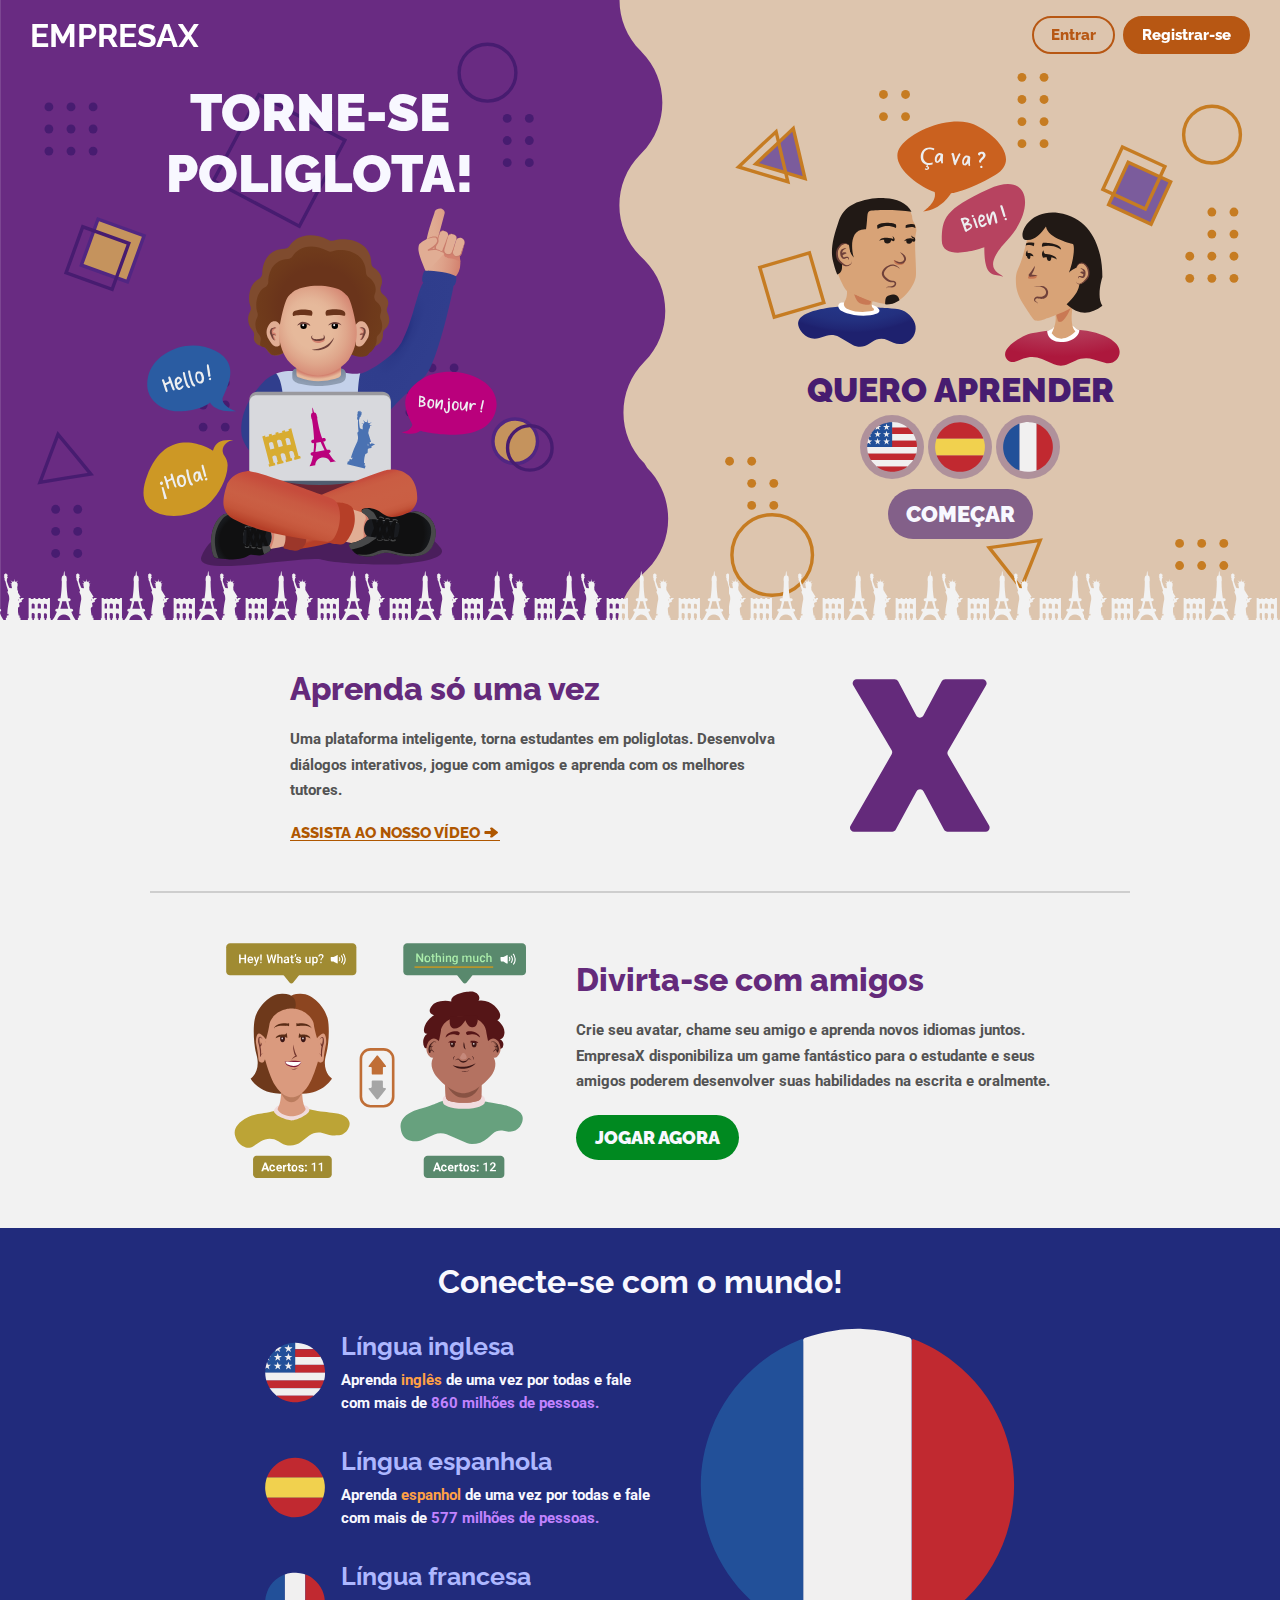
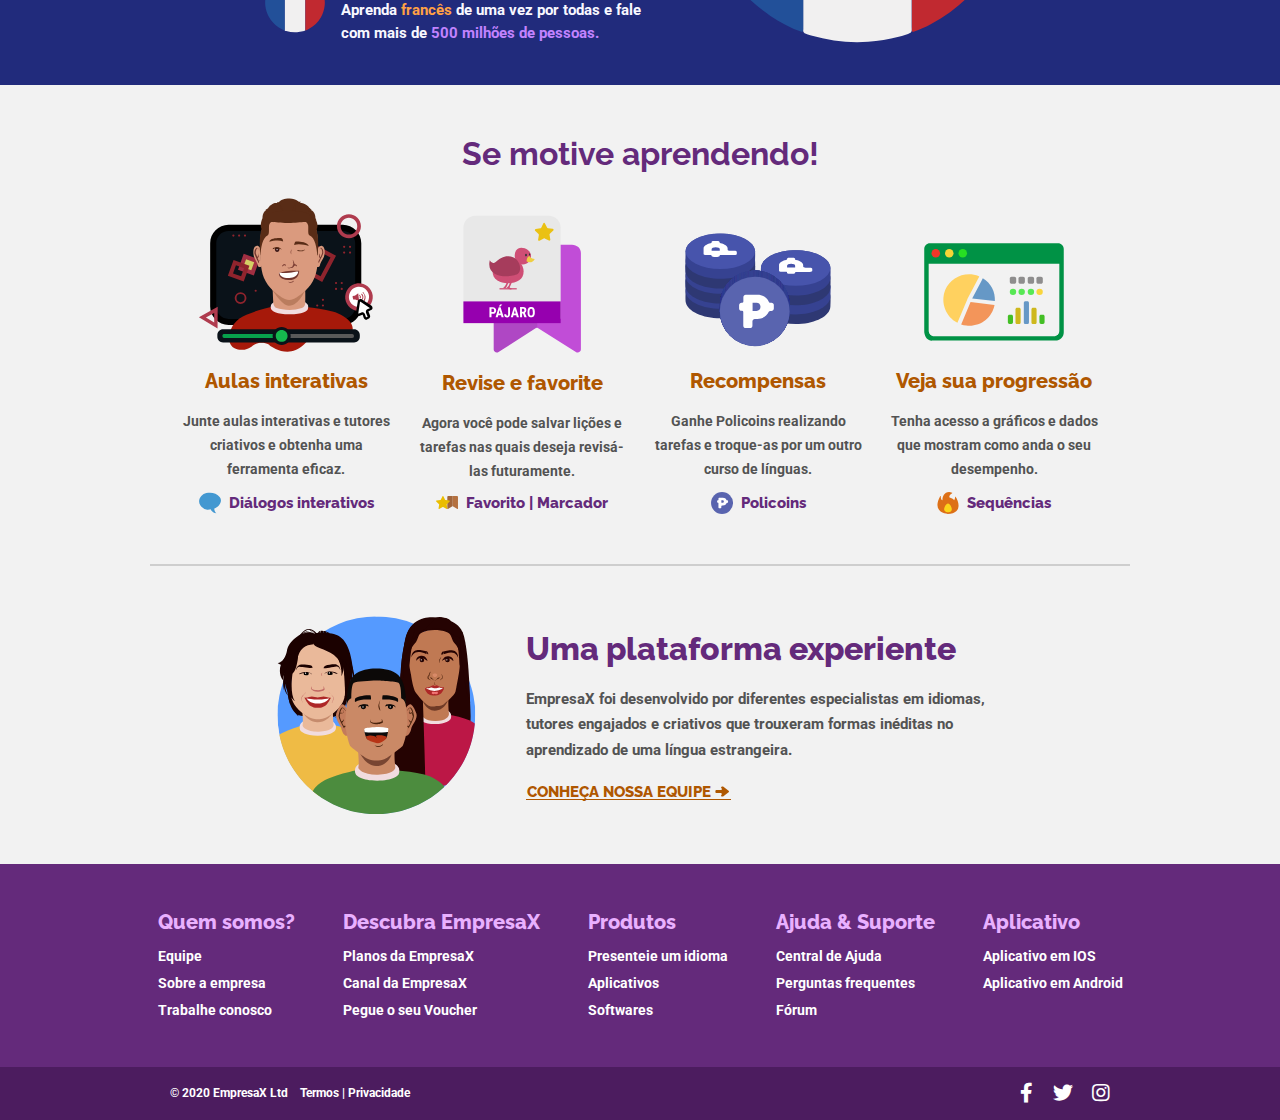
==== index.html @ b8633267 "Cobaye" ====
<!DOCTYPE html>
<html lang="en">
<head>
    <meta charset="UTF-8">
    <title>Document</title>
    
    <link rel="stylesheet" href="nav-bar.css">
    <link rel="stylesheet" href="nav-bar-mediaqueries.css">
    <link rel="stylesheet" href="container-background.css">
    <link rel="stylesheet" href="container-banner.css">
    <link rel="stylesheet" href="container-mediaqueries.css">
    <link rel="stylesheet" href="paises.css">
    <link rel="stylesheet" href="videoempresa.css">
    <link rel="stylesheet" href="videoempresa-mediaqueries.css">
    <link rel="stylesheet" href="infos.css">
    <link rel="stylesheet" href="infos-mediaqueries.css">
    <link rel="stylesheet" href="infos2.css">
    <link rel="stylesheet" href="infos2-mediaqueries.css">
    <link rel="stylesheet" href="info-especializada.css">
    <link rel="stylesheet" href="info-especializada-mediaqueries.css">
    <link rel="stylesheet" href="footer.css">
    <link rel="stylesheet" href="footer-mediaqueries.css">
    <link rel="stylesheet" href="worldlang.css">
    
    <meta name="viewport" content="width=device-width, initial-scale=1">
    
    <!-- Font Awesome -->
    
    <link rel="stylesheet" href="font-awesome/css/all.min.css">
    
    <!-- Google Fonts -->
    
    <link href="https://fonts.googleapis.com/css2?family=Raleway:wght@800;900&display=swap" rel="stylesheet">
    <link href="https://fonts.googleapis.com/css2?family=Roboto:wght@300&display=swap" rel="stylesheet">
    
</head>
<body>

    <nav class="nav-bar-big">
        <nav class="nav-bar">
           <nav class="nav-bar-center">
                <h1>EMPRESAX</h1>
                
                <div class="xis">
                    <div class="menu-bar"></div>
                    <div class="menu-bar"></div>
                </div>
                
                <div class="menu">
                    <div class="menu-bar"></div>
                    <div class="menu-bar"></div>
                    <div class="menu-bar"></div>
                </div>
                
                <div class="buttoms">
                    <a href="login.html"><button class="login">Entrar</button></a>
                    <a href="register.html"><button class="register">Registrar-se</button></a>
                </div>
           </nav>
           
           <div class="nav-bar-info">
                <div class="nav-bar-info-center">
                    <a href="login.html">
                        <h1>Entrar</h1>
                    </a>
                    <a href="register.html">
                        <h1>Registrar-se</h1>
                    </a>
                </div>
           </div>
           
        </nav>
    </nav>
    
    <div class="container">
        <div class="background">
            <div class="bottom1">
                <img class="fig1" src="objetos/bolinhas_dois.svg" alt="">
            </div>
            <div class="bottom2">
                <img class="fig2" src="objetos/quadrado_um.svg" alt="">
            </div>
            <div class="bottom3">
                <img class="fig3" src="objetos/quadrado_dois.svg" alt="">
            </div>
            <div class="bottom4">
                <img class="fig4" src="objetos/figura_um.svg" alt="">
            </div>
            <div class="bottom5">
                <img class="fig5" src="objetos/figura_dois.svg" alt="">
            </div>      
            <div class="bottom6">
                <img class="fig6" src="objetos/bola_dois.svg" alt="">
            </div>
            <div class="bottom7">
                <img class="fig7" src="objetos/bolinhas_dois.svg" alt="">
            </div>
            <div class="bottom8">
                <img class="fig8" src="objetos/bolinhas_um.svg" alt="">
            </div>
            <div class="bottom10">
                <img class="fig10" src="objetos/triangulo_tres.svg" alt="">
            </div>            
            <div class="bottom11">
                <img class="fig11" src="objetos/bolinhas_cinco.svg" alt="">
            </div>
            <div class="bottom12">
                <img class="fig12" src="objetos/bolinhas_quatro.svg" alt="">
            </div>
            <div class="bottom13">
                <img class="fig13" src="objetos/bolinhas_sete.svg" alt="">
            </div>
            <div class="bottom14">
                <img class="fig14" src="objetos/bolinhas_seis.svg" alt="">
            </div>
            <div class="bottom15">
                <img class="fig15" src="objetos/bolinhas_oito.svg" alt="">
            </div>
            <div class="bottom16">
                <img class="fig16" src="objetos/bola_quatro.svg" alt="">
            </div>
            <div class="bottom17">
                <img class="fig17" src="objetos/bola_tres.svg" alt="">
            </div>
            <div class="bottom18">
                <img class="fig18" src="objetos/quadrado_quatro.svg" alt="">
            </div>
            <div class="bottom19">
                <img class="fig19" src="objetos/triangulo_um.svg" alt="">
            </div>
            <div class="bottom20">
                <img class="fig20" src="objetos/quadrado_tres.svg" alt="">
            </div>

            <!-- BORDAS -->

            <div class="bordas">
                <img class="bordas-img" src="objetos/bordas.svg" alt="">
            </div>

            <!-- BORDAS -->

        </div>

        <!-- ******************* BANNER ******************* -->

        <div class="banner">
                <nav class="nav-intercept"></nav>
                <div class="banner-center-info">
                    <div class="banner-info">
                        <div class="banner-text-info">
                            <h1>TORNE-SE POLIGLOTA!</h1>
                        </div>
                        <div class="banner-image-info">
                            <img class="garoto" src="objetos/garoto-banner.svg" alt="">
                        </div>
                    </div>
                </div>
                <div class="bordarodape">

                </div>
                <div class="banner-center-lang">
                    <div class="banner-lang">
                       <div class="banner-image-lang">
                            <img class="conversa" src="objetos/conversa.svg" alt="">
                        </div>
                        <div class="banner-lang-text">
                            <h1>QUERO APRENDER</h1>
                        </div>
                        <div class="paises">
                            <div class="paises-center">
                                <div class="ingles">
                                    <img src="objetos/ingles.svg" alt="">
                                </div>
                                <div class="espanhol">
                                    <img src="objetos/espanhol.svg" alt="">
                                </div>
                                <div class="frances">
                                    <img src="objetos/frances.svg" alt="">
                                </div>
                            </div>
                        </div>
                        <a class="linguaselecionada" href="#">
                            <button class="button">
                                COMEÇAR
                            </button>
                        </a> 

                    </div>
                </div>
                <footer></footer>
            </div>
        </div>

    <div class="videoempresa">
        <div class="empresa-center">
            <div class="empresa">

                <div class="empresa-text">
                    <h1>Aprenda só uma vez</h1>
                    <h3>Uma plataforma inteligente, torna estudantes em poliglotas. Desenvolva diálogos interativos, jogue com amigos e aprenda com os melhores tutores.</h3>
                    <a href="#">assista ao nosso vídeo <img src="objetos/seta.svg" alt=""></a>
                </div>
                
                <div class="empresa-img">
                    <img src="objetos/empresax.svg" alt="">
                </div>
                
            </div>
        </div>
    </div>
   
    <!-- BORDAS -->
    
    <div class="back-borda">
        <div class="borda-article"></div> 
    </div>
    
    <!-- BORDAS --> 
   
    <div class="infos">
        <div class="game-center">
            <div class="game">
                <div class="game-img">
                    <img src="objetos/game.svg" alt="">
                </div>
                <div class="game-text">
                    <h1>Divirta-se com amigos</h1>
                    <h3>Crie seu avatar, chame seu amigo e aprenda novos idiomas juntos. EmpresaX disponibiliza um game fantástico para o estudante e seus amigos poderem desenvolver suas habilidades na escrita e oralmente.</h3>
                    <button>jogar agora</button>
                </div>
            </div>
        </div>
    </div>

    <!-- BORDAS -->
    
    <div class="worldlang">
        <div class="worldlang-center">
            <div class="worldlang-text-center">
                <h1>Conecte-se com o mundo!</h1>
            </div>
            <div class="worldlang-info">
                <div class="languages">
                    <div class="lang">
                        <img src="objetos/ingles.svg" alt="">
                        <div class="lang-text">
                            <h1>Língua inglesa</h1>
                            <h3>Aprenda <span class="ling">inglês</span> de uma vez por todas e fale com mais de <span class="number">860 milhões de pessoas.</span></h3>
                        </div>
                    </div>
                    <div class="lang">
                        <img src="objetos/espanhol.svg" alt="">
                        <div class="lang-text">
                            <h1>Língua espanhola</h1>
                            <h3>Aprenda <span class="ling">espanhol</span> de uma vez por todas e fale com mais de <span class="number">577 milhões de pessoas.</span></h3>
                        </div>
                    </div>
                    <div class="lang">
                        <img src="objetos/frances.svg" alt="">
                        <div class="lang-text">
                            <h1>Língua francesa</h1>
                            <h3>Aprenda <span class="ling">francês</span> de uma vez por todas e fale com mais de <span class="number">500 milhões de pessoas.</span></h3>
                        </div>
                    </div>
                </div>
                <div class="world-image">
                    <img src="objetos/frances.svg" alt="">
                </div>
            </div>
        </div> 
    </div>
    
    <!-- BORDAS --> 
   
    <div class="infos2">
        
       <div class="fouritems-center">
          
           <div class="fouritems-text">
               <h1>Se motive aprendendo!</h1>
           </div>
           
           <article class="fouritems">
               
                <div class="interativo">
                   <div class="interativo-img">
                       <img src="objetos/fouritems-interativo.svg" alt="">
                   </div>                    
                    <div class="interativo-text">
                        <h1>Aulas interativas</h1>
                        <h3>Junte aulas interativas e tutores criativos e obtenha uma ferramenta eficaz.</h3>
                        <h4><img src="objetos/dialogo.svg" alt=""> &nbsp; Diálogos interativos</h4>
                    </div>
                </div>
               
                <div class="favorito">
                    <div class="favorito-img">
                        <img src="objetos/fouritems-favorito.svg" alt="">
                    </div>                    
                    <div class="favorito-text">
                        <h1>Revise e favorite</h1>
                        <h3>Agora você pode salvar lições e tarefas nas quais deseja revisá-las futuramente.</h3>
                        <h4><img src="objetos/marcador.svg" alt=""> &nbsp; Favorito | Marcador</h4>
                    </div>
                </div>
               
                <div class="policoins">
                   <div class="policoins-img">
                       <img src="objetos/fouritems-policoins.svg" alt="">
                   </div>                    
                    <div class="policoins-text">
                        <h1>Recompensas</h1>
                        <h3>Ganhe Policoins realizando tarefas e troque-as por um outro curso de línguas.</h3>
                        <h4><img src="objetos/policoin.svg" alt=""> &nbsp; Policoins</h4>
                    </div>
                </div>
               
                <div class="grafico">
                    <div class="grafico-img">
                        <img src="objetos/fouritems-grafico.svg" alt="">
                    </div>
                    <div class="grafico-text">
                        <h1>Veja sua progressão</h1>
                        <h3>Tenha acesso a gráficos e dados que mostram como anda o seu desempenho.</h3>
                        <h4><img src="objetos/sequencia.svg" alt=""> &nbsp; Sequências</h4>
                    </div>
                </div>
                
            </article>
       </div>
    </div>
    
    <!-- BORDAS -->
    
    <div class="back-borda">
        <div class="borda-article"></div> 
    </div>
    
    <!-- BORDAS -->  
    
    <div class="info-especializada">
        <div class="especializada-center">
            <div class="especializada">
                <div class="especializada-img">
                    <img src="objetos/equipe.svg" alt="">
                </div>
                <div class="especializada-text">
                    <h1>Uma plataforma experiente</h1>
                    <h3>EmpresaX foi desenvolvido por diferentes especialistas em idiomas, tutores engajados e criativos que trouxeram formas inéditas no aprendizado de uma língua estrangeira.</h3>
                    <a href="equipe.html">conheça nossa equipe <img src="objetos/seta.svg" alt=""></a>
                </div>
            </div>
        </div>
    </div>
    
    <div class="footer-center">
       
        <footer class="footer">        
            
            <div class="blockall1">
                
                <div class="block1">
                    <h1>Quem somos?</h1>
                    <h2><a href="">Equipe</a></h2>
                    <h2><a href="">Sobre a empresa</a></h2>
                    <h2><a href="">Trabalhe conosco</a></h2>
                </div>

                <div class="block2">
                    <h1>Descubra EmpresaX</h1>
                    <h2><a href="">Planos da EmpresaX</a></h2>
                    <h2><a href="">Canal da EmpresaX</a></h2>
                    <h2><a href="">Pegue o seu Voucher</a></h2>
                </div>
                
            </div>
                
            <div class="blockall2">
                
                <div class="block3">
                    <h1>Produtos</h1>
                    <h2><a href="">Presenteie um idioma</a></h2>
                    <h2><a href="">Aplicativos</a></h2>
                    <h2><a href="">Softwares</a></h2>
                </div>

                <div class="block4">
                    <h1>Ajuda & Suporte</h1>
                    <h2><a href="">Central de Ajuda</a></h2>
                    <h2><a href="">Perguntas frequentes</a></h2>
                    <h2><a href="">Fórum</a></h2>
                </div>
                
            </div>
                
            <div class="blockall3">
                
                <div class="block5">
                    <h1>Aplicativo</h1>
                    <h2><a href="">Aplicativo em IOS</a></h2>
                    <h2><a href="">Aplicativo em Android</a></h2>
                </div>
                
            </div>
            
        </footer> 
        
    </div>
     
    <div class="borda-footer">
        <div class="borda-footer-center">
            <div class="borda-text">
                <h1>© 2020 EmpresaX Ltd</h1>
                <h1>Termos | Privacidade</h1>
            </div>
            <div class="borda-medias">
                <ul>
                    <li><a href="" class="fab fa-facebook-f"></a></li>
                    <li><a href="" class="fab fa-twitter"></a></li>
                    <li><a href="" class="fab fa-instagram"></a></li>
                </ul>
            </div>
        </div>
    </div>
    
    <!-- JAVASCRIPT -->
    
    <script src="script.js"></script>
    <script src="nav-menu.js"></script>
    <script src="nav-intersection-observer.js"></script>
    <script src="nav-big-intersection-observer.js"></script>
</body>
</html>
---- nav-bar.css ----
@charset "UTF-8";
/* DECLARAÇÃO DE VARIÁVEIS */
:root {
  --nav-bar-color: #d7c5af;
  --menu-bar-color: #642a7b;
  --nav-bar-shadow: ;
  --info-display: none;
  --info-flex: none;
  --menu: block;
  --xis: none;
  --nav-bar-background-big: transparent;
  --nav-bar-color-big: white;
  --nav-bar-shadow-big: ;
  --buttom-color: white;
  --buttom-background: #b75713;
  --buttom-background-hover: #d46b21;
  --buttom-background-first: transparent;
  --buttom-color-first: white; }

/* VARIÁVEIS PARA TAMANHO PEQUENO */
.inverse {
  --menu-bar-color: #642a7b;
  --nav-bar-color: #d7c5af;
  --nav-bar-shadow: 0px 5px 7px rgba(0,0,0,0.07); }

.color {
  --menu-bar-color: white;
  --nav-bar-color: #642a7b;
  --nav-bar-shadow: 0px 5px 7px rgba(0,0,0,0.07); }

.display {
  --info-display: block;
  --info-flex: flex;
  --page-overflow: hidden;
  --menu: none;
  --xis: block; }

/* VARIÁVEIS PARA TAMANHO GRANDE */
.inverseBig {
  --nav-bar-background-big: #642a7b;
  --nav-bar-color-big: white;
  --nav-bar-shadow: 0px 5px 7px rgba(0,0,0,0.07); }

.inverseButtom {
  --buttom-background: white;
  --buttom-color: #642a7b;
  --buttom-background-hover: white;
  --buttom-background-inverse: rgba(255, 255, 255, 0.1);
  --buttom-color-inverse: #883fa5; }

/* TAMANHO GRANDE */
.login, .register {
  font-family: 'Raleway', sans-serif;
  font-weight: 800;
  border-radius: 25px;
  padding: 8px 17px;
  font-size: 15px;
  cursor: pointer; }

.login {
  background: var(--buttom-background-first);
  color: var(--buttom-background);
  border: 2px solid var(--buttom-background);
  margin: 0 4px;
  transition: color 0.25s ease, border 0.25s ease, background 0.25s ease; }

.login:hover {
  color: var(--buttom-background-hover);
  border: 2px solid var(--buttom-background-hover);
  background: var(--buttom-background-inverse); }

.register {
  background: var(--buttom-background);
  color: var(--buttom-color);
  border: 2px solid var(--buttom-background);
  transition: background 0.25s ease, border 0.25s ease, color 0.25s ease; }

.register:hover {
  background: var(--buttom-background-hover);
  border: 2px solid var(--buttom-background-hover);
  color: var(--buttom-color-inverse, white); }

.nav-bar {
  width: 100%;
  position: fixed;
  z-index: 1000; }

.nav-bar-center {
  color: var(--nav-bar-color-big);
  background: var(--nav-bar-background-big);
  box-shadow: var(--nav-bar-shadow);
  height: 70px;
  width: 100%;
  box-sizing: border-box;
  padding: 30px;
  font-family: 'Raleway', sans-serif;
  transition: .25s ease background, .25s ease color;
  display: flex;
  justify-content: space-between;
  align-items: center; }

.nav-bar-info-center {
  display: none; }

/*# sourceMappingURL=nav-bar.css.map */
---- nav-bar-mediaqueries.css ----
@charset "UTF-8";
@media only screen and (max-width: 700px) {
  /* PARTE DO MENU PARA TELAS PEQUENAS */
  body {
    overflow: var(--page-overflow); }

  .buttoms {
    display: none; }

  .colorDisplay {
    --menu-bar-color: white;
    --nav-bar-color: #642a7b;
    --nav-bar-shadow: 0px 5px 7px rgba(0,0,0,0.07); }

  .menu .menu-bar {
    background: white;
    width: 30px;
    height: 4px;
    border-radius: 60px;
    transition: .25s ease background; }

  .menu .menu-bar:nth-child(2) {
    margin: 4px 0; }

  .menu {
    display: none;
    cursor: pointer; }

  /* PARTE PARA LOGIN */
  .nav-bar-info {
    display: none;
    height: calc(100vh - 70px);
    width: 100%;
    background: #3e184d; }

  .nav-bar-center {
    background: var(--nav-bar-color);
    box-shadow: var(--nav-bar-shadow);
    color: var(--menu-bar-color); }

  .menu .menu-bar {
    background: var(--menu-bar-color); }

  /* PARTE PARA INFO */
  .nav-bar-info {
    display: var(--info-flex);
    flex-direction: column;
    justify-content: space-around;
    align-items: center;
    font-family: 'Raleway', sans-serif;
    transition: .25s ease background; }

  .nav-bar-info a {
    border-radius: 50px;
    padding: 8px 17px;
    border: 4px solid white;
    text-decoration: none;
    font-size: 25px;
    color: white; }

  .nav-bar-info-center {
    display: var(--info-flex);
    flex-direction: column;
    justify-content: space-between;
    align-items: center;
    text-align: center;
    height: 130px; }

  .menu {
    display: var(--menu); }

  /* BOTÃO DE XIS */
  .xis {
    margin-top: 4px;
    display: var(--xis);
    cursor: pointer; }

  .xis .menu-bar {
    background: white;
    width: 30px;
    height: 4px;
    border-radius: 60px; }

  .xis .menu-bar:nth-child(2) {
    margin-left: 4px; }

  .xis .menu-bar:nth-child(1) {
    transform: rotate(45deg); }

  .xis .menu-bar:nth-child(2) {
    transform: rotate(-45deg) translateY(-6px); } }

/*# sourceMappingURL=nav-bar-mediaqueries.css.map */
---- container-background.css ----
* {
    margin: 0;
    padding: 0;
}

.container {
    height: 100%;
}

.background {
    background-image: url(objetos/wallpaper.svg);
    background-position: center;
    background-repeat: no-repeat;
    background-size: cover;
    height: 620px;
    width: 100%;
    display: -ms-grid;
    display: grid;
    overflow: hidden;
    -ms-grid-columns: (12%)[4] 4% (12%)[4];
    grid-template-columns: repeat(4, 12%) 4% repeat(4, 12%);
    -ms-grid-rows: 20px (25%)[4];
    grid-template-rows: 20px repeat(4, 150px);
        grid-template-areas:
        "d  d  d  d  bordas e   e   e   e"
        "b1 b2 b2 b5 bordas b10 b11 b12 b16"
        "b3 b3 b  b5 bordas b20 a   a   b18"
        "b4 b8 b7 b6 bordas b13 a   a   b14"
        "b4 b9 b9 b6 bordas b17 c   b19 b15"
    ;
    position: absolute;
    z-index: 0;
}

.bordas {
    -ms-grid-row: 1;
    -ms-grid-row-span: 5;
    -ms-grid-column: 5;
    grid-area: bordas;
}

.bordas img {
    width: 90px;
    display: block;
    position: absolute;
    left: calc(50% - 45px);
}

.bottom1 {
    grid-area: b1;
}

.bottom2 {
    grid-area: b2;
}

.bottom3 {
    grid-area: b3;
}

.bottom4 {
    grid-area: b4;
}

.bottom5 {
    grid-area: b5;
}

.bottom6 {
    grid-area: b6;
}

.bottom7 {
    grid-area: b7;
}

.bottom8 {
    grid-area: b8;
}

.bottom9 {
    grid-area: b9;
}

.bottom10 {
    grid-area: b10;
}

.bottom11 {
    grid-area: b11;
}

.bottom12 {
    grid-area: b12;
}

.bottom13 {
    grid-area: b13;
}

.bottom14 {
    grid-area: b14;
}

.bottom15 {
    grid-area: b15;
}

.bottom16 {
    grid-area: b16;
}

.bottom17 {
    grid-area: b17;
}

.bottom18 {
    grid-area: b18;
}

.bottom19 {
    grid-area: b19;
}

.bottom20 {
    grid-area: b20;
}

.fig1,
.fig2, 
.fig3, 
.fig4, 
.fig5, 
.fig6, 
.fig7, 
.fig8,
.fig10,
.fig11,
.fig12, 
.fig13, 
.fig14, 
.fig15, 
.fig16, 
.fig17, 
.fig18,
.fig19,
.fig20{
    width: 170px;
}

.fig1 {
    position: absolute;
    -webkit-transform: translateY(24px) translateX(-14px);
        -ms-transform: translateY(24px) translateX(-14px);
            transform: translateY(24px) translateX(-14px);
}

.fig2 {
    position: absolute;
    -webkit-transform: translateY(55px) translateX(40px);
        -ms-transform: translateY(55px) translateX(40px);
            transform: translateY(55px) translateX(40px);
}

.fig3 {
    position: absolute;
    -webkit-transform: translateY(0px) translateX(20px);
        -ms-transform: translateY(0px) translateX(20px);
            transform: translateY(0px) translateX(20px);
}

.fig4 {
    -webkit-transform: translateY(90px) translateX(-19px);
        -ms-transform: translateY(90px) translateX(-19px);
            transform: translateY(90px) translateX(-19px);
}

.fig5 {
    position: absolute;
    -webkit-transform: translateY(0px) translateX(-50px);
        -ms-transform: translateY(0px) translateX(-50px);
            transform: translateY(0px) translateX(-50px);
}

.fig6 {
    position: absolute;
    -webkit-transform: translateY(40px) translateX(-25px);
        -ms-transform: translateY(40px) translateX(-25px);
            transform: translateY(40px) translateX(-25px);
}

.fig7 {
    position: absolute;
    -webkit-transform: translateY(-15px) translateX(40px);
        -ms-transform: translateY(-15px) translateX(40px);
            transform: translateY(-15px) translateX(40px);
}

.fig8 {
    position: absolute;
    -webkit-transform: translateY(0px) translateX(-25px);
        -ms-transform: translateY(0px) translateX(-25px);
            transform: translateY(0px) translateX(-25px);
}

.fig11 {
    position: absolute;
    -webkit-transform: translateY(0px) translateX(-10px);
        -ms-transform: translateY(0px) translateX(-10px);
            transform: translateY(0px) translateX(-10px);
}

.fig12 {
    position: absolute;
    -webkit-transform: translateY(5px) translateX(-25px);
        -ms-transform: translateY(5px) translateX(-25px);
            transform: translateY(5px) translateX(-25px);
}

.fig13 {
    position: absolute;
    -webkit-transform: translateY(79px) translateX(0px);
        -ms-transform: translateY(79px) translateX(0px);
            transform: translateY(79px) translateX(0px);
}

.fig14 {
    position: absolute;
    -webkit-transform: translateY(-160px) translateX(0px);
        -ms-transform: translateY(-160px) translateX(0px);
            transform: translateY(-160px) translateX(0px);
}

.fig15 {
    position: absolute;
    -webkit-transform: translateY(0px) translateX(-10px);
        -ms-transform: translateY(0px) translateX(-10px);
            transform: translateY(0px) translateX(-10px);
}

.fig16 {
    position: absolute;
    -webkit-transform: translateY(30px) translateX(0px);
        -ms-transform: translateY(30px) translateX(0px);
            transform: translateY(30px) translateX(0px);
}

.fig17 {
    position: absolute;
    -webkit-transform: translateY(0px) translateX(20px);
        -ms-transform: translateY(0px) translateX(20px);
            transform: translateY(0px) translateX(20px);
}

.fig18 {
    position: absolute;
    -webkit-transform: translateY(-70px) translateX(-75px);
        -ms-transform: translateY(-70px) translateX(-75px);
            transform: translateY(-70px) translateX(-75px);
}

.fig19 {
    position: absolute;
    -webkit-transform: translateY(10px) translateX(-45px);
        -ms-transform: translateY(10px) translateX(-45px);
            transform: translateY(10px) translateX(-45px);
}

.fig10 {
    position: absolute;
    -webkit-transform: translateY(50px) translateX(20px);
        -ms-transform: translateY(50px) translateX(20px);
            transform: translateY(50px) translateX(20px);
}

.fig20 {
    position: absolute;
    -webkit-transform: translateY(30px) translateX(40px);
        -ms-transform: translateY(30px) translateX(40px);
            transform: translateY(30px) translateX(40px);
}
---- container-banner.css ----
/* BANNERS & LANGUAGES */

.banner-center {
    height: 100%;
    height: auto;
}

.banner {
    height: 620px;
    display: flex;
    flex-wrap: wrap;
    position: relative;
    width: 100%;
    text-align: center;
    font-family: 'Raleway', sans-serif;
    color: ghostwhite;
}

.banner-center-info,
.banner-center-lang {
    width: 50%;
    height: 480px;
}

.banner nav {
    width: 100%;
    height: 90px;
}

.banner footer {
    width: 100%;
    height: 50px;
}

/* BANNER DIREITO */

.banner-center-info {
    /* background: rgba(195, 83, 42, 0.5); */
    display: flex;
    justify-content: center;
    align-items: center;
}

.banner-info {
    /* background: rgba(42, 166, 195, 0.5); */
    font-size: 26px;
    max-width: 500px;
}

.banner-info h1 {
    font-weight: 900;
}

.banner-image-info {
    padding: 0 30px;
}

.banner-image-info img {
    max-width: 360px;
}

/* BANNER ESQUERDO */

.banner-center-lang {
    /* background: rgba(54, 42, 195, 0.5); */ 
    display: flex;
    justify-content: center;
    align-items: center;
}

.banner-lang {
    /* background: rgba(42, 166, 195, 0.5); */
    max-width: 415px;
    width: 100%;
}

.banner-image-lang {
    padding: 0 40px;
}

.banner-image-lang img {
    max-width: 360px;
}

.banner-lang-text {    
    font-size: 17px;
    color: #471c70;
}

.banner-lang-text h1 {
    font-weight: 900;
}

/* PAÍSES */

.paises {
    display: flex;
    justify-content: center;
    align-items: center;
    margin: 5px 0 10px;
}

.paises-center {
    display: flex;
    flex-direction: row;
    justify-content: space-between;
    align-items: center;
    width: 200px;
}

.frances,
.ingles,
.espanhol {
    width: 64px;
    height: 64px;
    background: rgba(71, 28, 112);
    background: rgba(71, 28, 112, 0.3);
    display: flex;
    border-radius: 100%;
    justify-content: center;
    align-content: center;
    cursor: pointer;
}

.frances img,
.ingles img,
.espanhol img {
    width: 50px;
}

/* BOTÃO */

.banner .button {
    background: rgba(71, 28, 112, 0.6);
    color: ghostwhite;
    font-family: 'Raleway', sans-serif;
    border: none;
    border-radius: 25px;
    padding: 12px 18px; 
    font-size: 22px;
    font-weight: 900;
    transition: background 0.5s ease;
}

/* RODAPÉ DOS PAÍSES */

.banner footer {
    /* background: rgba(212, 14, 189, 0.5); */
    background-image: url(objetos/paises.svg);
    background-position: center;
    background-repeat: repeat;  
}
---- container-mediaqueries.css ----
@media only screen and (max-width: 1000px) {
    
    .fig1,
    .fig2, 
    .fig3, 
    .fig4, 
    .fig5, 
    .fig6, 
    .fig7, 
    .fig8,
    .fig10,
    .fig11,
    .fig12, 
    .fig13, 
    .fig14, 
    .fig15, 
    .fig16, 
    .fig17, 
    .fig18,
    .fig19, 
    .fig20 {
        width: 157px;
    }

    .fig1 {
        -webkit-transform: translateX(-28px) translateY(24px);
            -ms-transform: translateX(-28px) translateY(24px);
                transform: translateX(-28px) translateY(24px);
    }

    .fig2 {
        position: absolute;
        -webkit-transform: translateX(30px) translateY(55px);
            -ms-transform: translateX(30px) translateY(55px);
                transform: translateX(30px) translateY(55px);
    }

    .fig4 {
        -webkit-transform: translateX(-28px) translateY(90px);
            -ms-transform: translateX(-28px) translateY(90px);
                transform: translateX(-28px) translateY(90px);
    }

    .fig5 {
        position: absolute;
        -webkit-transform: translateX(-71px);
            -ms-transform: translateX(-71px);
                transform: translateX(-71px);
    }

    .fig6 {
        position: absolute;
        -webkit-transform: translateX(-55px) translateY(55px);
            -ms-transform: translateX(-55px) translateY(55px);
                transform: translateX(-55px) translateY(55px);
    }

    .fig7 {
        position: absolute;
        -webkit-transform: translateX(5px) translateY(-15px);
            -ms-transform: translateX(5px) translateY(-15px);
                transform: translateX(5px) translateY(-15px);
    }

    .fig8 {
        position: absolute;
        -webkit-transform: translateX(-55px) translateY(0px);
            -ms-transform: translateX(-55px) translateY(0px);
                transform: translateX(-55px) translateY(0px);
    }

    .fig11 {
        position: absolute;
        -webkit-transform: translateY(0px) translateX(-10px);
            -ms-transform: translateY(0px) translateX(-10px);
                transform: translateY(0px) translateX(-10px);
    }

    .fig12 {
        position: absolute;
        -webkit-transform: translateY(5px) translateX(-30px);
            -ms-transform: translateY(5px) translateX(-30px);
                transform: translateY(5px) translateX(-30px);
    }

    .fig13 {
        position: absolute;
        -webkit-transform: translateY(79px) translateX(0px);
            -ms-transform: translateY(79px) translateX(0px);
                transform: translateY(79px) translateX(0px);
    }

    .fig14 {
        position: absolute;
        -webkit-transform: translateY(-160px) translateX(-45px);
            -ms-transform: translateY(-160px) translateX(-45px);
                transform: translateY(-160px) translateX(-45px);
    }

    .fig15 {
        position: absolute;
        -webkit-transform: translateY(0px) translateX(-50px);
            -ms-transform: translateY(0px) translateX(-50px);
                transform: translateY(0px) translateX(-50px);
    }

    .fig16 {
        position: absolute;
        -webkit-transform: translateY(30px) translateX(-40px);
            -ms-transform: translateY(30px) translateX(-40px);
                transform: translateY(30px) translateX(-40px);
    }

    .fig17 {
        position: absolute;
        -webkit-transform: translateY(0px) translateX(8px);
            -ms-transform: translateY(0px) translateX(8px);
                transform: translateY(0px) translateX(8px);
    }

    .fig18 {
        position: absolute;
        -webkit-transform: translateY(-70px) translateX(-75px);
            -ms-transform: translateY(-70px) translateX(-75px);
                transform: translateY(-70px) translateX(-75px);
    }

    .fig19 {
        position: absolute;
        -webkit-transform: translateY(10px) translateX(-45px);
            -ms-transform: translateY(10px) translateX(-45px);
                transform: translateY(10px) translateX(-45px);
    }

    .fig10 {
        position: absolute;
        -webkit-transform: translateY(50px) translateX(0px);
            -ms-transform: translateY(50px) translateX(0px);
                transform: translateY(50px) translateX(0px);
    }

    .fig20 {
        position: absolute;
        -webkit-transform: translateY(30px) translateX(0px);
            -ms-transform: translateY(30px) translateX(0px);
                transform: translateY(30px) translateX(0px);
    }
}

@media screen and (max-width: 700px){
    
    .container {
        height: 100%;
        height: auto;
    }
    
    .banner {
        width: 100%;
        height: 100%;
        height: auto;
    }
    
    .background {
        display: none;
    }
    
    .banner-info {
        width: 360px;
        font-size: 25px;
    }
    
    .banner nav {
        background-color: #d7c5af;
        order: 7;
    }
    
    .banner-center-lang {
        padding: 0px 0 15px;
        height: 430px;
        -webkit-box-flex: 1;
            -ms-flex: 1 0 100%;
                flex: 1 0 100%;
        background-color: #d7c5af;
        background-image: url(objetos/banner-direito.svg);
        background-position:bottom;
        background-repeat: repeat-x;
        order: 8;
    }
    
    .banner .bordarodape {
        background-repeat: no-repeat;
        background-position: center;
        background-size: cover;
        background-color: #642a7b;
        background-image: url(objetos/borda-lateral.svg);
        display: block;
        height: 70px;
        -webkit-box-flex: 1;
            -ms-flex: 1 0 100%;
                flex: 1 0 100%;
        order: 9;
    }
    
    .banner-center-info {
        height: 470px;
        -webkit-box-flex: 1;
            -ms-flex: 1 0 100%;
                flex: 1 0 100%;
        padding: 35px 0;
        background-color: #642a7b;
        background-image: url(objetos/banner-esquerdo.svg);
        background-position:bottom;
        background-repeat: repeat-x;
        order: 10;
    }
    
    .banner footer {
        background-color: #642a7b;
        order: 11;
    }
    
    .banner-image-info {
        padding: 0;   
    }
}

@media screen and (max-width: 475px){
    
    .banner-image-lang {
        padding: 0;
    }
    
    .banner-lang-text h1 {
        font-size: 29px;
    }
    
    .banner-text-info h1 {
        font-size: 45px;
    }
    
    .banner-center-lang {
        background-size: cover;
    }
    
    .banner-center-info {
        background-size: cover;
    }
    
    .banner-center-info img {
        width: 260px;
    }
    
    .banner-image-lang img {
        width: 240px;
    }
}
---- paises.css ----
.pais {
    background: rgba(214, 104, 9, 0.71);
    transition: 0.3s ease;
}

.botao {
    background: #008920!important;
    transition: 0.1s ease; 
}

.botao:hover {
    background: #045d19!important;
    cursor: pointer;
}
---- videoempresa.css ----
.videoempresa {
    width: 100%;
    background: rgba(0, 0, 0, 0.05);
}

.empresa-center {
    width: 100%;
    height: 100%;
    height: auto;
    display: flex;
    justify-content: center;
    align-items: center;
    padding: 50px 0;
}

.empresa {
    /* background: blue; */
    height: 100%;
    height: auto;
    display: flex;
    justify-content: space-between;
}

.empresa-img {
    height: 100%;
    height: auto;
    width: 140px;
    /* background: purple; */
    display: flex;
    justify-content: center;
    align-items: center;
}

.empresa-img img {
    width: 100%;
}

.empresa-text {
    margin-right: 50px;
    height: 100%;
    height: auto;
    width: 510px;
    font-family: 'Roboto', sans-serif;
    /* background: grey; */
    display: flex;
    flex-direction: column;
    justify-content: center;
}

.empresa-text h1 {
    font-family: 'Raleway', sans-serif;
    font-weight: 800;
    color: #642A7B;
}

.empresa-text h3 {
    margin: 20px 0;
    font-size: 15px;
    color: #535353;
    line-height: 1.7em;
}

.empresa-text a {
    text-decoration: none;
    text-transform: uppercase;
    font-family: 'Raleway', sans-serif;
    font-weight: 800;
    font-size: 15px;
    height: 16px;
    width: 210px;
    transition: 0.1s ease;
    color: #af5700;
    border-bottom: 1px solid #af5700;
    text-align: center;
}

.empresa-text img {
    display: inline;
    height: 11px;
}
---- videoempresa-mediaqueries.css ----
@media only screen and (max-width: 1000px) {
    .empresa-center {
        padding: 0px;
    }

    .empresa-text {
        margin-right: 0;
        text-align: center;
        width: 604px;
        order: 0;
    }
    
    .empresa {
        box-sizing: border-box;
        padding: 40px;
        display: flex;
        flex-direction: column;
        height: 100%;
        height: auto;
    }
    
    .empresa-img {
        margin: 0 auto;
        order: -1;
    }
    
    .empresa-img img {
        width: 100px;
        margin-bottom: 30px;
    }
    
    .empresa-text a {
        margin: 0 auto;
    }
}

@media screen and (max-width: 700px){
    
    .empresa-text {
        width: 100%;
    }
}

@media screen and (max-width: 475px){
    
    .videoempresa {
        width: 100%;
    }
    
    .empresa {
        padding: 40px 0px;
    }
    
    .empresa-text h1, .empresa-text h3 {
        padding: 0 30px;
    }
    
}
---- infos.css ----
.infos {
    width: 100%;
    background: rgba(0, 0, 0, 0.05);
}

.game-center {
    width: 100%;
    height: 100%;
    height: auto;
    display: flex;
    justify-content: center;
    align-items: center;
    padding: 50px 0;
}

.game {
    /* background: blue; */
    height: 100%;
    height: auto;
    display: flex;
    justify-content: space-between;
}

.game-img {
    height: 100%;
    height: auto;
    width: 300px;
    /* background: purple; */
    display: flex;
    justify-content: center;
    align-items: center;
}

.game-img img {
    width: 100%;
}

.game-text {
    margin-left: 50px;
    height: 100%;
    height: auto;
    width: 478px;
    font-family: 'Roboto', sans-serif;
    /* background: grey; */
    display: flex;
    flex-direction: column;
    justify-content: center;
}

.game-text h1 {
    font-family: 'Raleway', sans-serif;
    font-weight: 800;
    color: #642A7B;
}

.game-text h3 {
    margin: 20px 0;
    font-size: 15px;
    color: #535353;
    line-height: 1.7em;
}

.game-text button {
    text-transform: uppercase;
    background: #008920;
    color: ghostwhite;
    font-family: 'Raleway', sans-serif;
    font-weight: 900;
    border: none;
    border-radius: 25px;
    padding: 12px 18px;
    font-size: 18px;
    width: 163px;
    transition: 0.1s ease;
}

.game-text button:hover {
    background: #045d19!important;
    cursor: pointer;
}
---- infos-mediaqueries.css ----
@media only screen and (max-width: 1000px) {
    .game-center {
        padding: 0px;
    }
    
    .game {
        box-sizing: border-box;
        padding: 40px;
        display: flex;
        flex-direction: column;
        height: 100%;
        height: auto;
    }
    
    .game-img {
        margin: 0 auto 30px;
        width: 100%;
    }
    
    .game-img img {
        width: 330px;
    }
    
    .game-text {
        margin-left: 0;
        text-align: center;
        width: 600px;
    }
    
    .game-text button {
        margin: 0 auto;
    }
}

@media screen and (max-width: 700px){
    
    .game-img img {
        width: 330px;
        margin: 0 auto;
    }
    
    .game-text {
        width: 100%;
    }
}

@media screen and (max-width: 475px){
    
    .infos {
        width: 100%;
    }
    
    .game {
        padding: 40px 0px;
    }
    
    .game-text h1, .game-text h3 {
        padding: 0 30px;
    }
    
    .game-img img {
        width: 240px;
        margin: 0;
    }
}
---- infos2.css ----
.back-borda {
    display: flex;
    justify-content: center;
    background: rgb(242, 242, 242);
    background: rgba(0, 0, 0, 0.05);
}

.borda-article {
    height: 2px;
    width: 980px;
    background: rgb(206, 206, 206);
    background: rgba(0, 0, 0, 0.15);
    margin: 0 auto;
}

.infos2 {
    height: 100%;
    height: auto;
    width: 100%;
    background: rgb(242, 242, 242);
    background: rgba(0, 0, 0, 0.05);
}

.fouritems-center {
    width: 100%;
    height: 100%;
    height: auto;
    padding: 50px 0;
    display: flex;
    flex-direction: column;
    justify-content: center;
    align-items: center;
}

.fouritems-text {
    text-align: center;
    width: 100%;
    font-family: 'Raleway', sans-serif;
    font-weight: 800;
    color: #642A7B;
    margin-bottom: 25px;
}

.fouritems {
    height: 100%;
    height: auto;
    display: flex;
    justify-content: center;
    align-items: center;
}

.fouritems h1 {
    font-family: 'Raleway', sans-serif;
    font-size: 20px;
    font-weight: 800;
    color: #af5700;
    margin: 17px 0;
}

.fouritems h3 {
    font-size: 14px;
    color: #535353;
    line-height: 1.7em;
    font-family: 'Roboto', sans-serif;
    margin-bottom: 10px;
}

.fouritems h4 {
    font-family: 'Raleway', sans-serif;
    font-size: 15px;
    font-weight: 800;
    color: #642A7B;
    display: flex;
    align-items: center;
    justify-content: center;
}

.fouritems h4 img {
    width: 22px;
}

.grafico, .interativo, .policoins, .favorito {
    margin: 0 8px;
    height: 280px;
    height: auto;
    width: 220px;
    display: flex;
    flex-direction: column;
    justify-content: center;
    align-items: center;
    text-align: center;
}

.favorito-img, .policoins-img, .interativo-img, .grafico-img {
    height: 155px;
    width: 100%;
    display: flex;
    justify-content: center;
    align-items: flex-end;
}

.favorito-img img {
    height: 140px;
}

.interativo-img img {
    height: 155px;
}

.policoins-img img {
    height: 115px;
    margin-bottom: 5px; 
}

.grafico-img img {
    height: 100px;
    margin-bottom: 10px;
}
---- infos2-mediaqueries.css ----
@media only screen and (max-width: 1000px) {
    
    .fouritems-center {
        margin: 0;
        padding: 40px 0;
    }
    
    .fouritems-text {
        width: 500px;
    }
    
    .fouritems {
        padding: 0;
        width: 630px;
        height: 100%;
        height: auto;
        display: flex;
        flex-wrap: wrap;
        justify-content: center;
    }

    .grafico, .interativo, .policoins, .favorito {
        height: 100%;
        height: auto;
        width: calc(50% - (14px)*2);
        padding: 0 14px;
        margin: 0;
    }
}

@media screen and (max-width: 700px){
    
    .fouritems-text {
        width: 420px;
    }
    
    .fouritems {
        justify-content: center;
        width: 460px;
    }
    
    .grafico, .interativo, .policoins, .favorito {
        height: 100%;
        height: auto;
        width: 65%;
    }
    
    .policoins, .interativo, .favorito {
        margin-bottom: 30px;
    }
    
    .favorito-img, .policoins-img, .interativo-img, .grafico-img {
        height: 100%;
        height: auto;
    }
    
    .policoins-img img {
        width: 150px;
    }
    
    .favorito-img img {
        width: 130px;
    }
    
    .interativo-img img {
        width: 174px;
    }
    
    .grafico-img img {
        width: 130px;
    }
    
    .grafico-img img, .policoins-img img, .interativo-img img, .favorito-img img {
        height: 100%;
        height: auto;
        margin: 0;
    }
}

@media screen and (max-width: 475px){
    .fouritems-text {
        width: 85%;
    }
    
    .fouritems {
        width: 100%;
    }
}
---- info-especializada.css ----
.info-especializada {
    width: 100%;
    background: rgba(0, 0, 0, 0.05);
}

.especializada-center {
    width: 100%;
    height: 100%;
    height: auto;
    display: flex;
    justify-content: center;
    align-items: center;
    padding: 50px 0;
}

.especializada {
    /* background: blue; */
    height: 100%;
    height: auto;
    display: flex;
    justify-content: space-between;
}

.especializada-img {
    height: 100%;
    height: auto;
    width: 200px;
    /* background: purple; */
    display: flex;
    justify-content: center;
    align-items: center;
}

.especializada-img img {
    width: 100%;
}

.especializada-text {
    margin-left: 50px;
    height: 100%;
    height: auto;
    width: 478px;
    font-family: 'Roboto', sans-serif;
    /* background: grey; */
    display: flex;
    flex-direction: column;
    justify-content: center;
}

.especializada-text h1 {
    font-family: 'Raleway', sans-serif;
    font-weight: 800;
    color: #642A7B;
}

.especializada-text h3 {
    margin: 20px 0;
    font-size: 15px;
    color: #535353;
    line-height: 1.7em;
}

.especializada-text a {
    text-decoration: none;
    text-transform: uppercase;
    font-family: 'Raleway', sans-serif;
    font-weight: 800;
    font-size: 15px;
    height: 16px;
    width: 205px;
    transition: 0.1s ease;
    color: #af5700;
    border-bottom: 1px solid #af5700;
    text-align: center;
}

.especializada-text img {
    display: inline;
    height: 11px;
}
---- info-especializada-mediaqueries.css ----
@media only screen and (max-width: 1000px) {
    .especializada-center {
        padding: 0px;
    }
    
    .especializada {
        box-sizing: border-box;
        padding: 40px;
        display: flex;
        flex-direction: column;
        height: 100%;
        height: auto;
    }
    
    .especializada-img {
        margin: 0 auto 10px;
        width: 100%;
    }
    
    .especializada-img img {
        width: 220px;
    }
    
    .especializada-text {
        margin-left: 0;
        text-align: center;
        width: 600px;
    }
    
    .especializada-text a {
        margin: 0 auto;
    }
}

@media screen and (max-width: 700px){
    
    .especializada-img img {
        margin: 0 auto;
    }
    
    .especializada-text {
        width: 100%;
    }
}

@media screen and (max-width: 475px){
    
    .info-especializada {
        width: 100%;
    }
    
    .especializada {
        padding: 40px 0px;
    }
    
    .especializada-text h1, .especializada-text h3 {
        padding: 0 30px;
    }
    
    .especializada-img img {
        margin: 0;
    }
}
---- footer.css ----
/* BORDA */

.borda-footer {
    height: 53px;
    background: #4c1c5f;
    display: flex;
    justify-content: center;
    flex: 1 1 100%;
}

.borda-footer-center {
    width: 1000px;
    box-sizing: border-box;
    padding: 0 30px;
}

.borda-footer h1 {
    font-family: 'Roboto', sans-serif;
    font-size: 12px;
    color: #ffffff;
}

.borda-footer .borda-footer-center {
    display: flex;
    align-items: center;
    justify-content: space-between;
    height: 100%;
}

.borda-text {
    display: flex;
    justify-content: space-between;
    width: 240px;
}

.borda-medias ul {
    display: flex;
    list-style-type: none;
    justify-content: space-between;
    width: 90px;
}

.borda-medias ul a {
    color: white;
    text-decoration: none;
    font-size: 20px;
}

/* BORDA */

.footer-center {
    display: flex;
    justify-content: center;
    background: #642A7B;
    padding: 46px 0 calc(46px - 24px); 
}

.footer {
    height: 100%;
    display: flex;
    flex-wrap: wrap;
}

.footer h1 {
    font-family: 'Raleway', sans-serif;
    font-size: 20px;
    font-weight: 800;
    color: #e9b0ff;
    margin-bottom: 6px;
}

.footer h2 a {
    font-family: 'Roboto', sans-serif;
    font-size: 14px;
    color: #ffffff;
    text-decoration: none;
}

.footer h2 a:hover {
    text-decoration: underline;
}

.blockall1, .blockall2, .blockall3 {
    display: flex;
}

.block1, .block2, .block3, .block4, .block5 {
    box-sizing: border-box;
    padding: 0 24px 24px;
}
---- footer-mediaqueries.css ----
@media only screen and (max-width: 1050px) {
    .footer {
        width: 900px;
        justify-content: space-between;
        box-sizing: border-box;
        padding: 0 5px;
    }
    
    .blockall1, .blockall2, .blockall3 {
        display: flex;
        flex-direction: column;
        width: auto;
    }
}

@media screen and (max-width: 650px){
    .footer {
        width: 650px;
    }
    
    .blockall3 {
        flex: 1 1 100%;
    }
}

@media screen and (max-width: 480px){
    .footer {
        width: 260px;
    }
}

@media screen and (max-width: 435px){
    .borda-footer {
        height: 75px;
    }
    
    .borda-text {
        flex-direction: column;
        width: auto;
    }
    
    .borda-text h1:first-child {
        margin-bottom: 5px;
    }
}
---- worldlang.css ----
.worldlang {
    height: 100%;
    background: #212b7c;
    font-family: 'Raleway', sans-serif;
    color: ghostwhite;
    font-weight: 800;
    padding: 25px 0;
}

.worldlang-center {
    display: flex;
    flex-direction: column;
    justify-content: center;
    align-items: center;
}

.worldlang-text-center {
    text-align: center;
    margin-top: 10px;
    margin-bottom: 15px;
}

.worldlang-info {
    display: flex;
    flex-direction: row;
    justify-content: space-between;
    align-items: center;
    width: 750px;
    background: ;
}

.languages img{
    width: 60px;
    display: block;
}

.languages .lang{
    display: flex;
    flex-direction: row;
}

.languages .lang .lang-text{
    padding: 16px;
}

.languages .lang .lang-text h1{
    color: #adb7ff;
    margin-bottom: 8px;
    font-size: 25px;
}

.languages .lang .lang-text h3{
    font-family: 'Roboto', sans-serif;
    font-size: 15px;
    line-height: 1.5em;
}

.ling{
    color: #ffa145;
}

.number {
    color: #c183ff;
}

.languages {
    width: 410px;
}

.world-image {
    width: 315px;
}
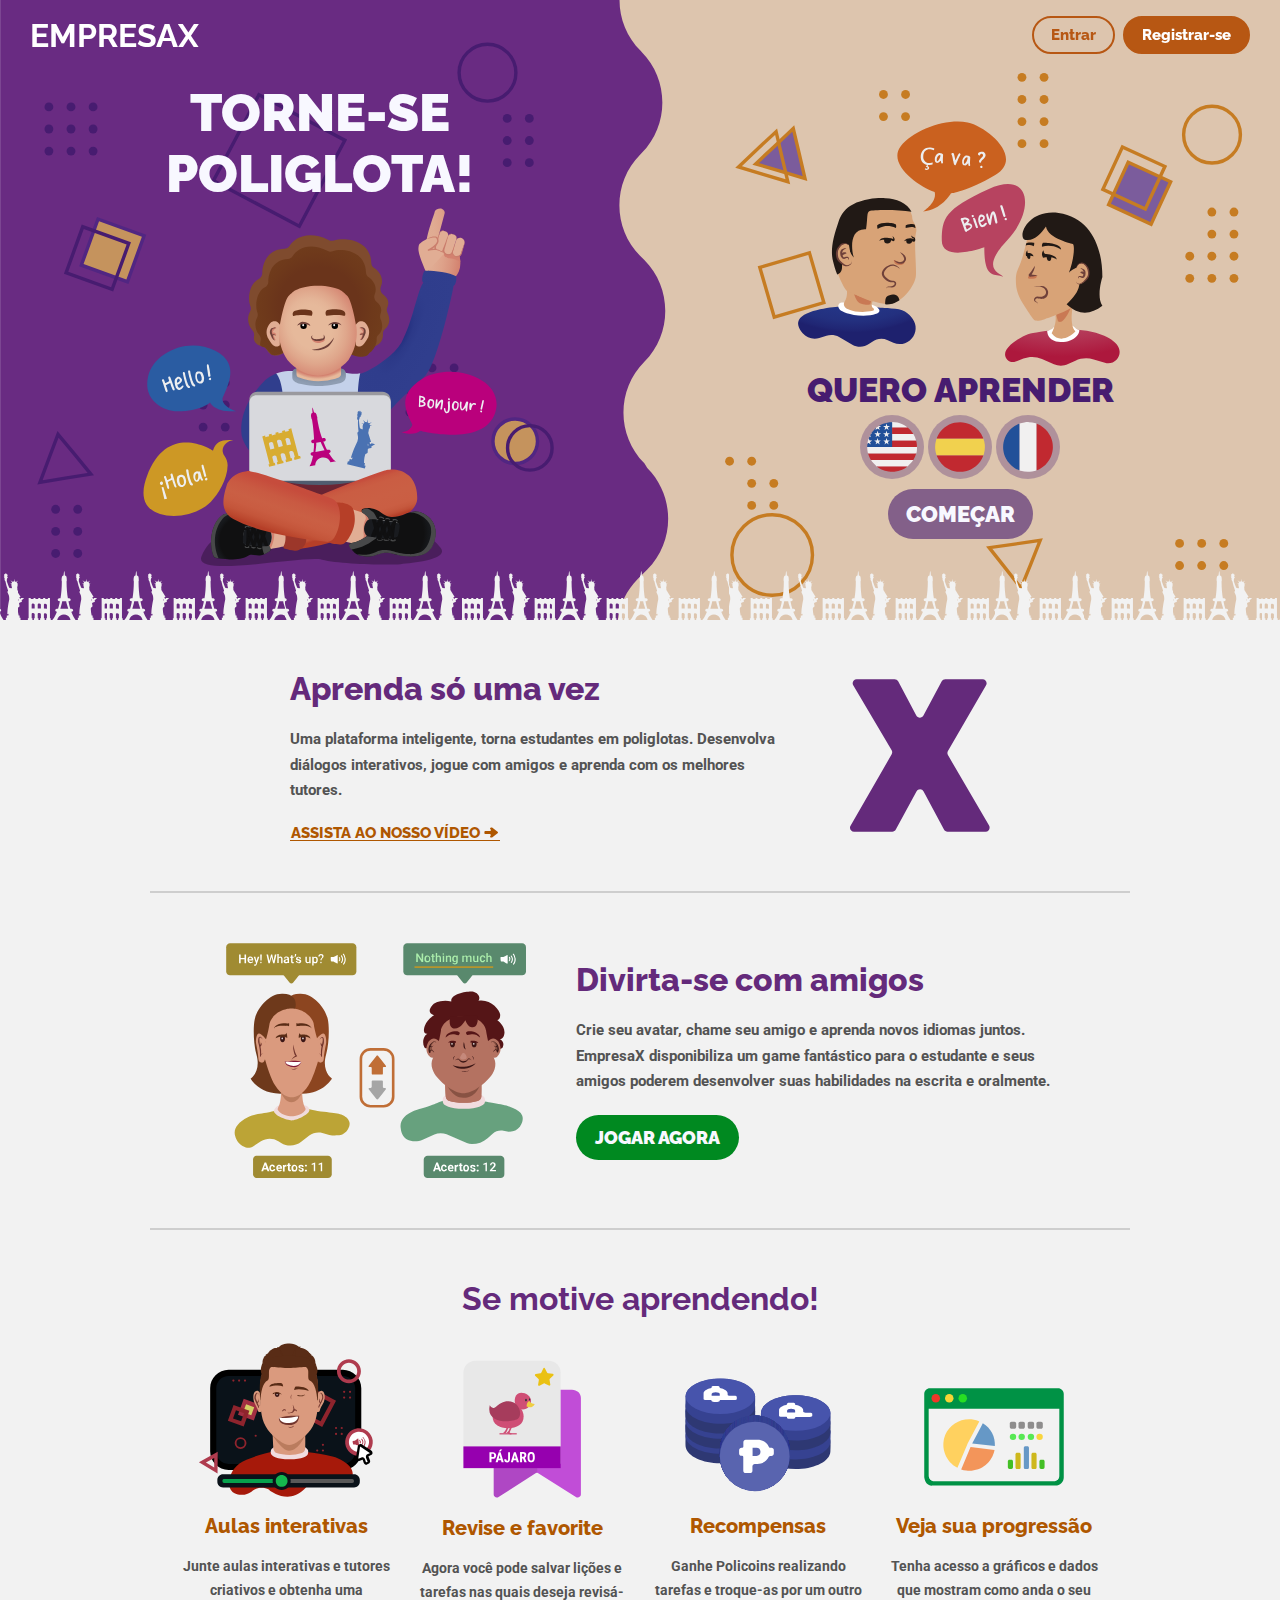
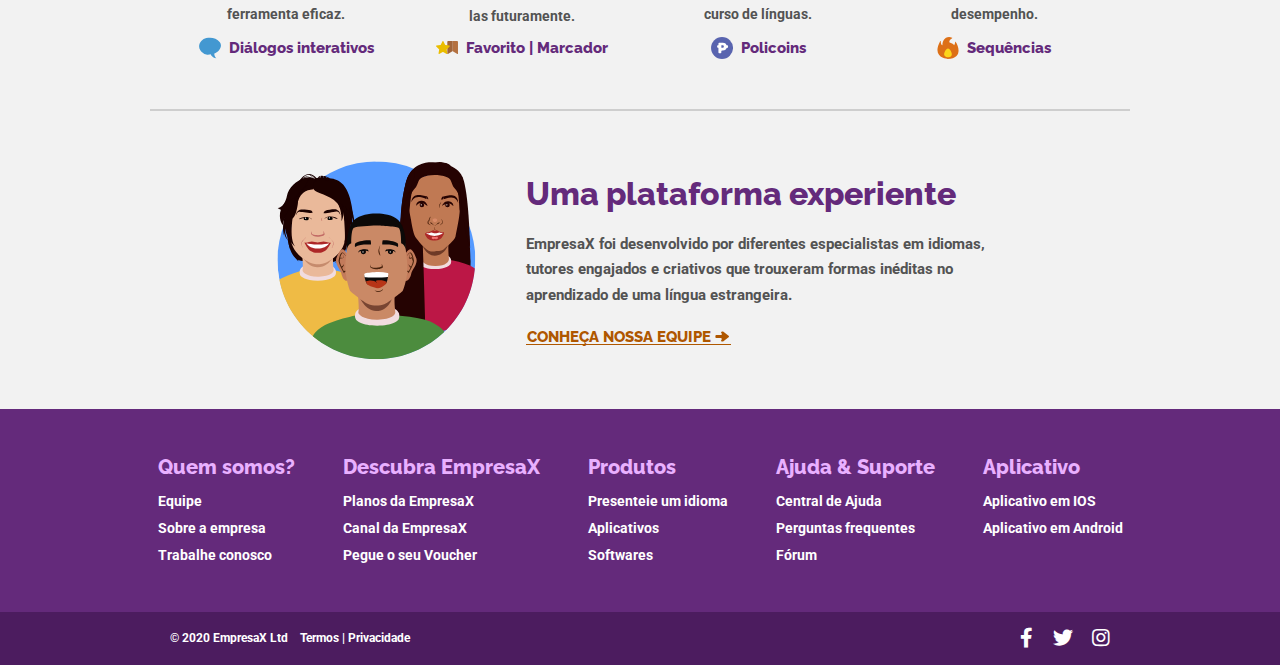
==== commit 9b3c5bb2: "Update index.html" ====
--- a/index.html
+++ b/index.html
@@ -235,40 +235,8 @@
 
     <!-- BORDAS -->
     
-    <div class="worldlang">
-        <div class="worldlang-center">
-            <div class="worldlang-text-center">
-                <h1>Conecte-se com o mundo!</h1>
-            </div>
-            <div class="worldlang-info">
-                <div class="languages">
-                    <div class="lang">
-                        <img src="objetos/ingles.svg" alt="">
-                        <div class="lang-text">
-                            <h1>Língua inglesa</h1>
-                            <h3>Aprenda <span class="ling">inglês</span> de uma vez por todas e fale com mais de <span class="number">860 milhões de pessoas.</span></h3>
-                        </div>
-                    </div>
-                    <div class="lang">
-                        <img src="objetos/espanhol.svg" alt="">
-                        <div class="lang-text">
-                            <h1>Língua espanhola</h1>
-                            <h3>Aprenda <span class="ling">espanhol</span> de uma vez por todas e fale com mais de <span class="number">577 milhões de pessoas.</span></h3>
-                        </div>
-                    </div>
-                    <div class="lang">
-                        <img src="objetos/frances.svg" alt="">
-                        <div class="lang-text">
-                            <h1>Língua francesa</h1>
-                            <h3>Aprenda <span class="ling">francês</span> de uma vez por todas e fale com mais de <span class="number">500 milhões de pessoas.</span></h3>
-                        </div>
-                    </div>
-                </div>
-                <div class="world-image">
-                    <img src="objetos/frances.svg" alt="">
-                </div>
-            </div>
-        </div> 
+    <div class="back-borda">
+        <div class="borda-article"></div> 
     </div>
     
     <!-- BORDAS --> 
@@ -431,4 +399,4 @@
     <script src="nav-intersection-observer.js"></script>
     <script src="nav-big-intersection-observer.js"></script>
 </body>
-</html>+</html>
